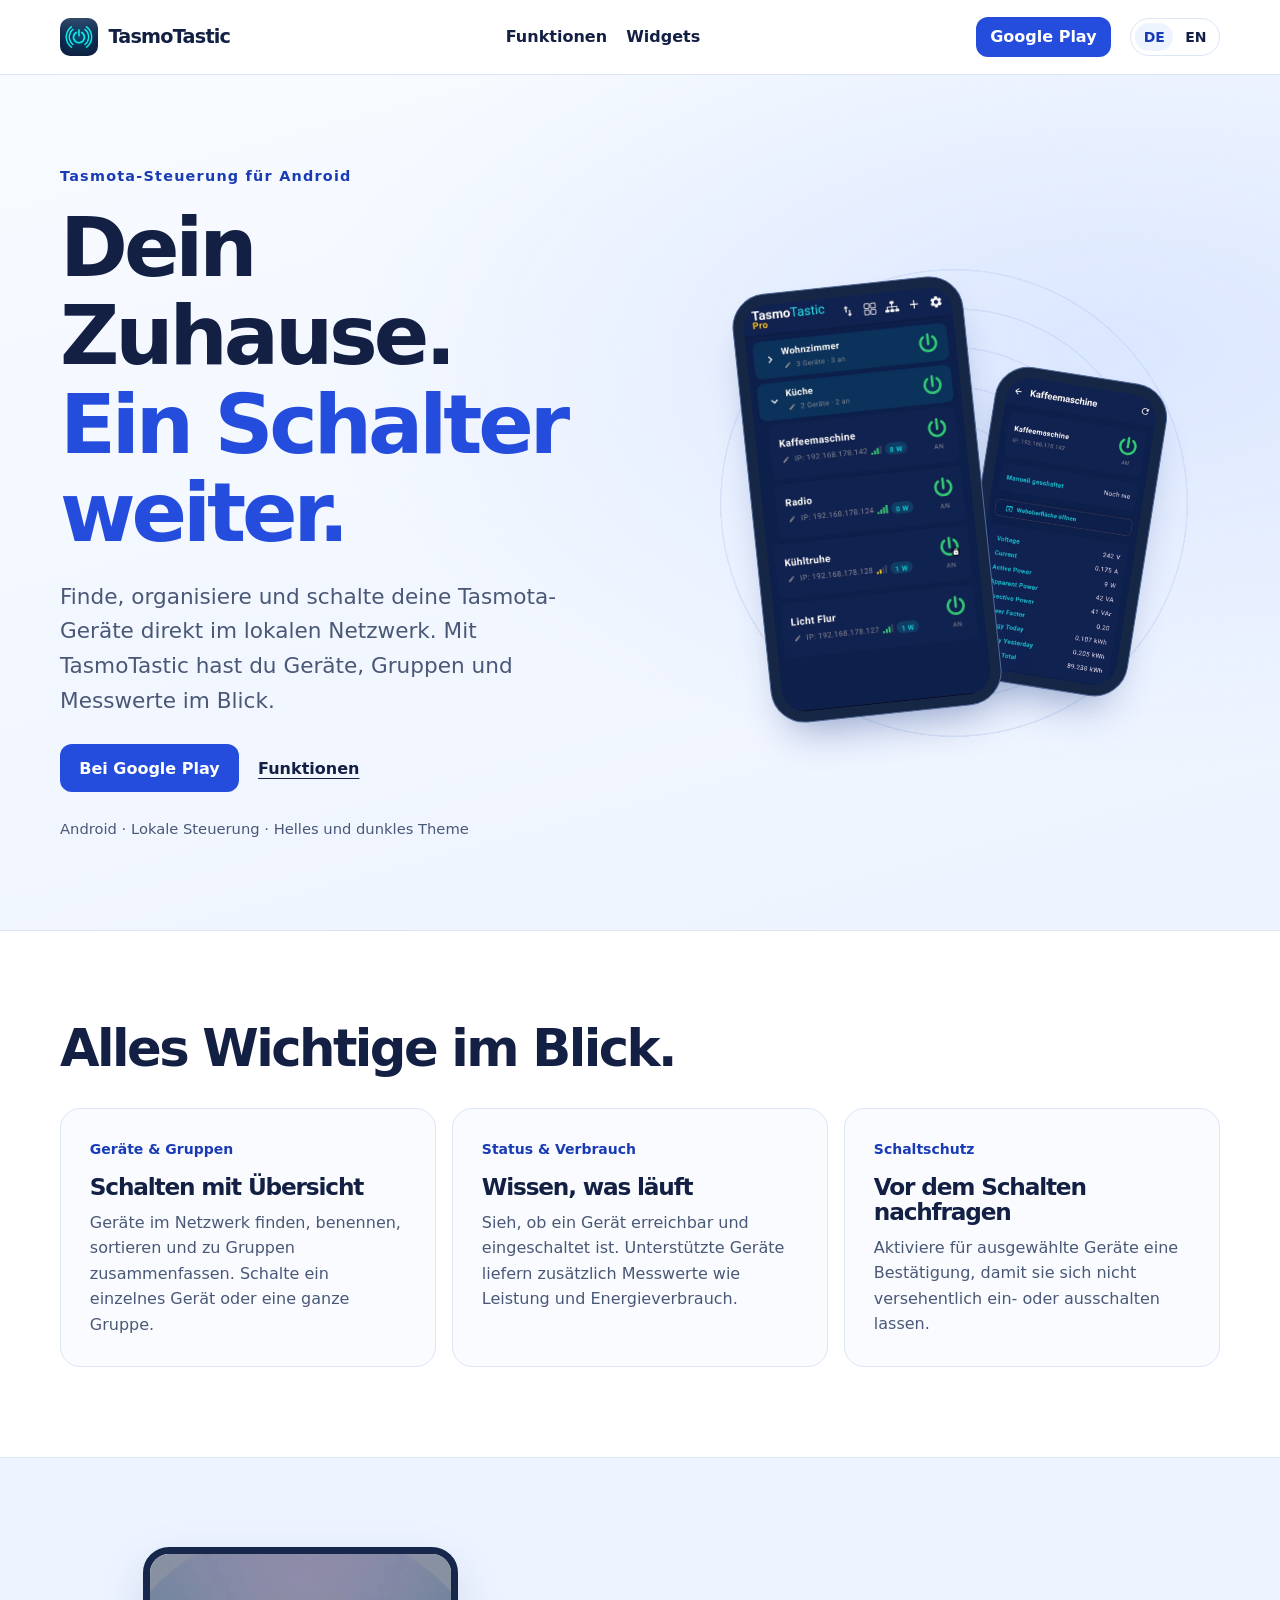
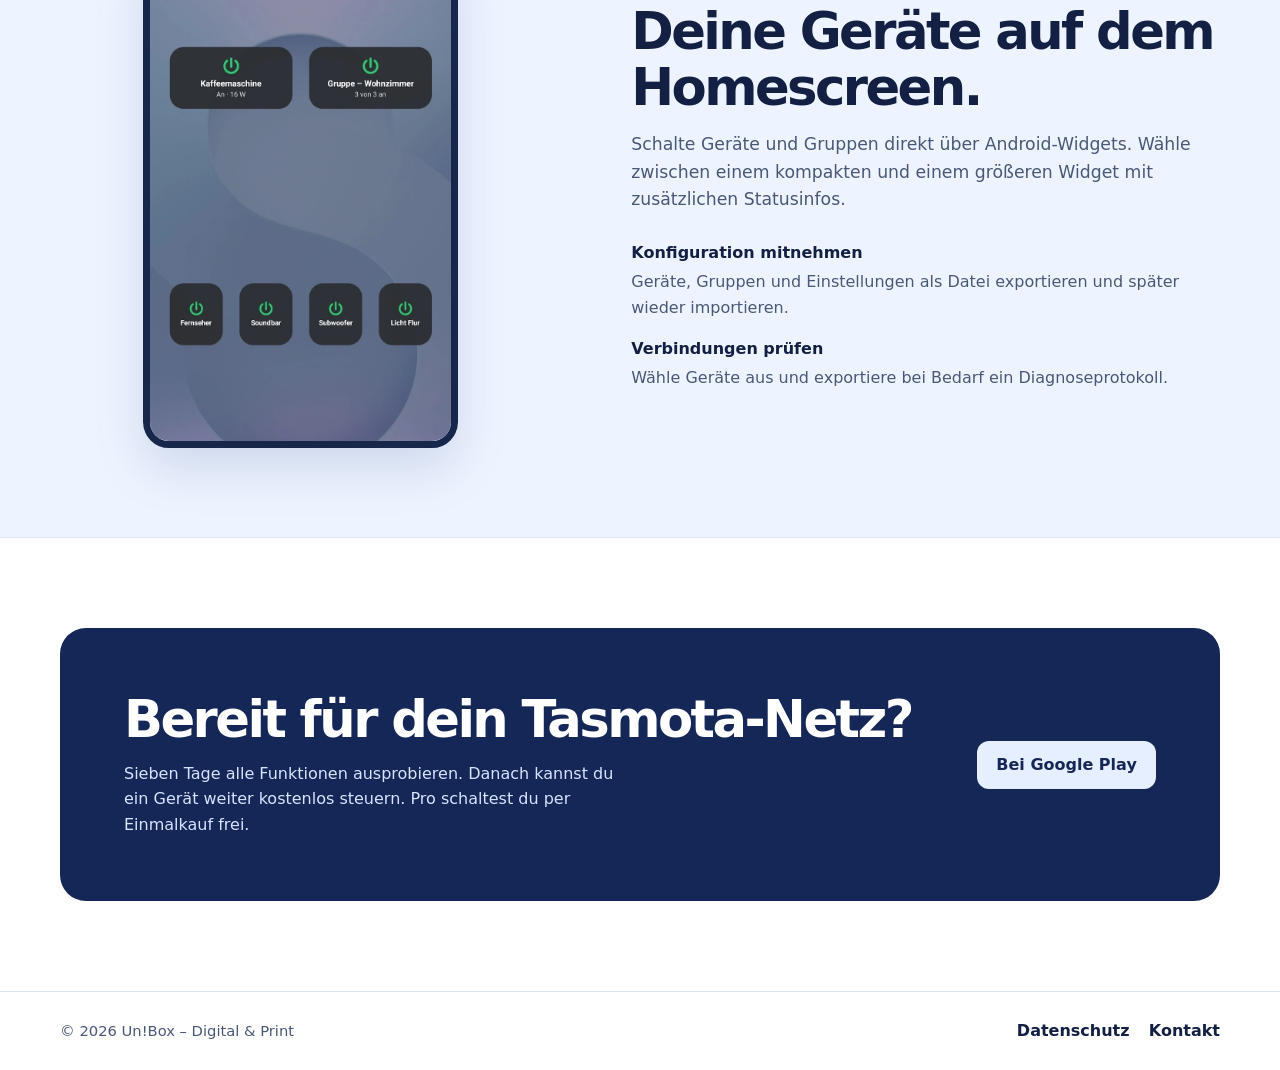
==== index.html @ cc566905 "Add bilingual TasmoTastic landing page and expand README" ====
<!doctype html>
<html lang="de">
<head>
  <meta charset="utf-8">
  <meta name="viewport" content="width=device-width, initial-scale=1">
  <title>TasmoTastic · Tasmota für Android</title>
  <meta name="description" content="TasmoTastic für Android: Tasmota-Geräte im lokalen Netzwerk finden, gruppieren und steuern. Mit Widgets, Messwerten und Konfigurationssicherung.">
  <meta name="theme-color" content="#eef4ff">
  <meta property="og:title" content="TasmoTastic">
  <meta property="og:description" content="TasmoTastic für Android: Tasmota-Geräte im lokalen Netzwerk finden, gruppieren und steuern. Mit Widgets, Messwerten und Konfigurationssicherung.">
  <meta property="og:image" content="https://unbox-digital-print.github.io/tasmotastic/assets/icon.png">
  <link rel="canonical" href="https://unbox-digital-print.github.io/tasmotastic/">
  <link rel="alternate" hreflang="de" href="https://unbox-digital-print.github.io/tasmotastic/">
  <link rel="alternate" hreflang="en" href="https://unbox-digital-print.github.io/tasmotastic/en/">
  <link rel="icon" href="assets/icon.png">
  <link rel="stylesheet" href="style.css?v=1">
</head>
<body>
  <a class="skip" href="#main">Zum Inhalt</a>
  <header>
    <nav class="wrap nav" aria-label="Hauptnavigation">
      <a class="brand" href="index.html"><img src="assets/icon.png" width="38" height="38" alt="">TasmoTastic</a>
      <div class="nav-links"><a href="#features">Funktionen</a><a href="#widgets">Widgets</a></div>
      <div class="nav-actions">
        <a class="button small" href="https://play.google.com/store/apps/details?id=com.unbox_digital_print.tasmotastic&amp;hl=de">Google Play</a>
        <div class="lang"><a href="index.html" hreflang="de" lang="de" aria-label="Deutsch" aria-current="page">DE</a>
        <a href="en/index.html" hreflang="en" lang="en" aria-label="English">EN</a></div>
      </div>
    </nav>
  </header>
  <main id="main">
    <div class="hero-zone">
      <section class="wrap hero" aria-labelledby="headline">
        <div>
          <p class="eyebrow">Tasmota-Steuerung für Android</p>
          <h1 id="headline">Dein Zuhause.<br><em>Ein Schalter weiter.</em></h1>
          <p class="lead">Finde, organisiere und schalte deine Tasmota-Geräte direkt im lokalen Netzwerk. Mit TasmoTastic hast du Geräte, Gruppen und Messwerte im Blick.</p>
          <div class="actions"><a class="button" href="https://play.google.com/store/apps/details?id=com.unbox_digital_print.tasmotastic&amp;hl=de">Bei Google Play</a>
          <a class="secondary" href="#features">Funktionen</a></div>
          <p class="hero-facts">Android · Lokale Steuerung · Helles und dunkles Theme</p>
        </div>
        <figure class="hero-art">
          <div class="phones">
            <div class="phone front"><img src="assets/de-00.webp" width="900" height="1751" alt="TasmoTastic-Geräteliste mit Gruppen und Schaltzuständen"></div>
            <div class="phone back"><img src="assets/de-02.webp" width="900" height="1740" alt="Gerätedetails mit Messwerten einer Kaffeemaschine"></div>
          </div>
        </figure>
      </section>
    </div>
    <section class="wrap section" id="features" aria-labelledby="feature-title">
      <h2 id="feature-title">Alles Wichtige im Blick.</h2>
      <div class="features"><article class="feature"><p class="feature-mark">Geräte &amp; Gruppen</p><h3>Schalten mit Übersicht</h3><p>Geräte im Netzwerk finden, benennen, sortieren und zu Gruppen zusammenfassen. Schalte ein einzelnes Gerät oder eine ganze Gruppe.</p></article>
<article class="feature"><p class="feature-mark">Status &amp; Verbrauch</p><h3>Wissen, was läuft</h3><p>Sieh, ob ein Gerät erreichbar und eingeschaltet ist. Unterstützte Geräte liefern zusätzlich Messwerte wie Leistung und Energieverbrauch.</p></article>
<article class="feature"><p class="feature-mark">Schaltschutz</p><h3>Vor dem Schalten nachfragen</h3><p>Aktiviere für ausgewählte Geräte eine Bestätigung, damit sie sich nicht versehentlich ein- oder ausschalten lassen.</p></article></div>
    </section>
    <section class="spotlight section" id="widgets" aria-labelledby="widget-title">
      <div class="wrap spotlight-grid">
        <figure class="widget-image"><img src="assets/de-07.webp" width="782" height="1263" alt="Android-Homescreen mit kompakten und großen TasmoTastic-Widgets" loading="lazy"></figure>
        <div>
          <h2 id="widget-title">Deine Geräte auf dem Homescreen.</h2>
          <p class="section-intro">Schalte Geräte und Gruppen direkt über Android-Widgets. Wähle zwischen einem kompakten und einem größeren Widget mit zusätzlichen Statusinfos.</p>
          <dl class="feature-list"><div><dt>Konfiguration mitnehmen</dt><dd>Geräte, Gruppen und Einstellungen als Datei exportieren und später wieder importieren.</dd></div>
<div><dt>Verbindungen prüfen</dt><dd>Wähle Geräte aus und exportiere bei Bedarf ein Diagnoseprotokoll.</dd></div></dl>
        </div>
      </div>
    </section>
    <section class="wrap section" aria-labelledby="download-title">
      <div class="cta">
        <div><h2 id="download-title">Bereit für dein Tasmota-Netz?</h2><p>Sieben Tage alle Funktionen ausprobieren. Danach kannst du ein Gerät weiter kostenlos steuern. Pro schaltest du per Einmalkauf frei.</p></div>
        <a class="button" href="https://play.google.com/store/apps/details?id=com.unbox_digital_print.tasmotastic&amp;hl=de">Bei Google Play</a>
      </div>
    </section>
  </main>
  <footer>
    <div class="wrap footer-inner">
      <p>© 2026 Un!Box – Digital &amp; Print</p>
      <div class="footer-links"><a href="privacy.html">Datenschutz</a><a href="mailto:unbox.digital.printing@gmail.com">Kontakt</a></div>
    </div>
  </footer>
</body>
</html>
---- style.css ----
:root {
  color-scheme: light;
  --ink: #132044;
  --muted: #4a5877;
  --accent: #244ddd;
  --accent-dark: #193cb6;
  --ice: #eef4ff;
  --line: #dce5f6;
  --white: #fff;
  --max: 1160px;
}
* { box-sizing: border-box; }
html { scroll-behavior: smooth; }
body { margin: 0; color: var(--ink); background: var(--white); font: 1rem/1.6 "Segoe UI", system-ui, sans-serif; }
a { color: inherit; }
a:focus-visible, summary:focus-visible { outline: 3px solid #5b68f7; outline-offset: 5px; }
img { display: block; max-width: 100%; height: auto; }
h1,h2,h3,p,figure { margin: 0; }
h1,h2,h3 { letter-spacing: -.05em; line-height: 1.08; }
h1 { font-size: clamp(3rem, 6.4vw, 6.15rem); font-weight: 780; }
h2 { font-size: clamp(2.15rem, 4vw, 3.65rem); font-weight: 760; }
h3 { font-size: 1.45rem; }
p { color: var(--muted); }
a[id], section[id] { scroll-margin-top: 6rem; }
.wrap { width: min(var(--max), calc(100% - 3rem)); margin-inline: auto; }
.skip { position: absolute; z-index: 4; left: 1rem; top: 1rem; background: white; padding: .5rem 1rem; transform: translateY(-180%); }
.skip:focus { transform: none; }
header { background: white; border-bottom: 1px solid var(--line); }
.nav { min-height: 74px; display: flex; align-items: center; gap: 1.6rem; justify-content: space-between; padding-block: .65rem; }
.brand { display: inline-flex; gap: .65rem; align-items: center; font-size: 1.2rem; font-weight: 800; letter-spacing: -.04em; text-decoration: none; }
.brand img { width: 38px; height: 38px; border-radius: 10px; }
.nav-links, .nav-actions, .actions, .footer-links { display: flex; flex-wrap: wrap; align-items: center; gap: 1.2rem; }
.nav-links a, .footer-links a { text-decoration: none; font-weight: 620; }
.nav-links a:hover, .footer-links a:hover { color: var(--accent); text-decoration: underline; }
.lang { display: inline-flex; gap: .2rem; padding: .24rem; border: 1px solid var(--line); border-radius: 999px; }
.lang a { text-decoration: none; padding: .2rem .54rem; font-size: .875rem; font-weight: 720; border-radius: 999px; }
.lang [aria-current] { background: var(--ice); color: var(--accent-dark); }
.button { display: inline-flex; align-items: center; justify-content: center; text-align: center; min-height: 48px; padding: .65rem 1.2rem; border-radius: 12px; background: var(--accent); color: white; font-weight: 750; text-decoration: none; }
.button:hover { background: var(--accent-dark); }
.button.small { min-height: 40px; padding: .4rem .9rem; }
.secondary { font-weight: 730; text-underline-offset: .23em; }
.hero-zone { background: radial-gradient(ellipse at 87% 32%, #dbe7ff 0, transparent 51%), linear-gradient(165deg, #f8fbff, #edf3ff); border-bottom: 1px solid var(--line); }
.hero { min-height: 620px; display: grid; grid-template-columns: 1.03fr .97fr; align-items: center; gap: clamp(1.5rem,5vw,5rem); padding-block: clamp(3rem,7vw,6rem); }
.eyebrow { font-weight: 800; color: var(--accent-dark); font-size: .9rem; letter-spacing: .085em; margin-bottom: 1rem; }
h1 em { font-style: normal; color: var(--accent); }
.lead { font-size: clamp(1.1rem, 1.7vw, 1.35rem); max-width: 40ch; margin-block: 1.4rem 1.65rem; }
.hero-facts { margin-top: 1.55rem; font-size: .92rem; color: var(--muted); }
.hero-art { position: relative; display: grid; grid-template-columns: minmax(0,1fr); place-items: center; min-width: 0; padding: 1.1rem 0 1.5rem; }
.hero-art::before { content: ""; position: absolute; width: 93%; aspect-ratio: 1; background: repeating-radial-gradient(circle, transparent 0 37px, #b4c8f05e 38px 39px); border-radius: 50%; }
.phones { position: relative; display: grid; grid-template-columns: minmax(0,1fr) minmax(0,.75fr); align-items: center; width: min(100%, 430px); padding: 0 .75rem; }
.phone { padding: clamp(5px,1vw,10px); background: #162645; border: 1px solid #536a98; border-radius: clamp(19px,3vw,34px); box-shadow: 0 24px 42px -18px #213f8a77; }
.phone img { width: 100%; border-radius: clamp(12px,2.1vw,24px); }
.phone.front { transform: rotate(-6deg); z-index: 1; }
.phone.back { transform: translate(-5%, 10%) rotate(9deg); }
.section { padding-block: clamp(3.5rem,7vw,6.6rem); }
.section-intro { max-width: 35rem; margin-top: 1rem; font-size: 1.08rem; }
.features { display: grid; grid-template-columns: repeat(3,minmax(0,1fr)); gap: 1rem; margin-top: 2rem; }
.feature { border: 1px solid var(--line); border-radius: 20px; padding: clamp(1.1rem, 2.5vw, 1.8rem); background: #f9fbff; }
.feature-mark { color: var(--accent-dark); font-weight: 770; font-size: .875rem; margin-bottom: .85rem; }
.feature p:last-child { margin-top: .65rem; }
.spotlight { background: var(--ice); border-block: 1px solid var(--line); }
.spotlight-grid { display: grid; grid-template-columns: .9fr 1.1fr; gap: clamp(2rem,7vw,7.5rem); align-items: center; }
.widget-image { width: min(100%, 315px); margin-inline: auto; }
.widget-image img { width: 100%; height: auto; border-radius: 26px; border: 7px solid #17274b; box-shadow: 0 20px 50px #23458a29; }
.feature-list { margin: 1.65rem 0 0; display: grid; gap: 1rem; }
.feature-list dt { font-weight: 780; }
.feature-list dd { margin: .2rem 0 0; color: var(--muted); }
.cta { background: #152757; color: white; border-radius: 26px; padding: clamp(1.6rem,5vw,4rem); display: grid; grid-template-columns: 1fr auto; align-items: center; gap: 1.6rem; }
.cta p { color: #d7e4ff; margin-top: .85rem; max-width: 49ch; }
.cta .button { color: #162757; background: #e6efff; }
.cta .button:hover { background: #cddfff; }
footer { border-top: 1px solid var(--line); }
.footer-inner { padding-block: 1.65rem; display: flex; flex-wrap: wrap; gap: 1rem 1.6rem; justify-content: space-between; align-items: center; }
.footer-inner p { font-size: .92rem; }
@media (max-width: 900px) { .nav-links { display: none; } .hero { min-height: auto; } }
@media (max-width: 680px) {
  .wrap { width: calc(100% - 2rem); }
  .nav { gap: .55rem; min-height: 62px; }
  .nav-actions { gap: .45rem; }
  .nav-actions .button { display: none; }
  .hero, .spotlight-grid, .cta { grid-template-columns: 1fr; }
  .hero { padding-block: 2.8rem 2rem; gap: 1.25rem; }
  .phones { width: min(83%, 345px); }
  .features { grid-template-columns: 1fr; }
  .spotlight-grid .widget-image { order: 2; }
  .widget-image { width: min(74%, 270px); }
  .cta .button { justify-self: start; }
}
@media (prefers-reduced-motion: reduce) { html { scroll-behavior: auto; } }
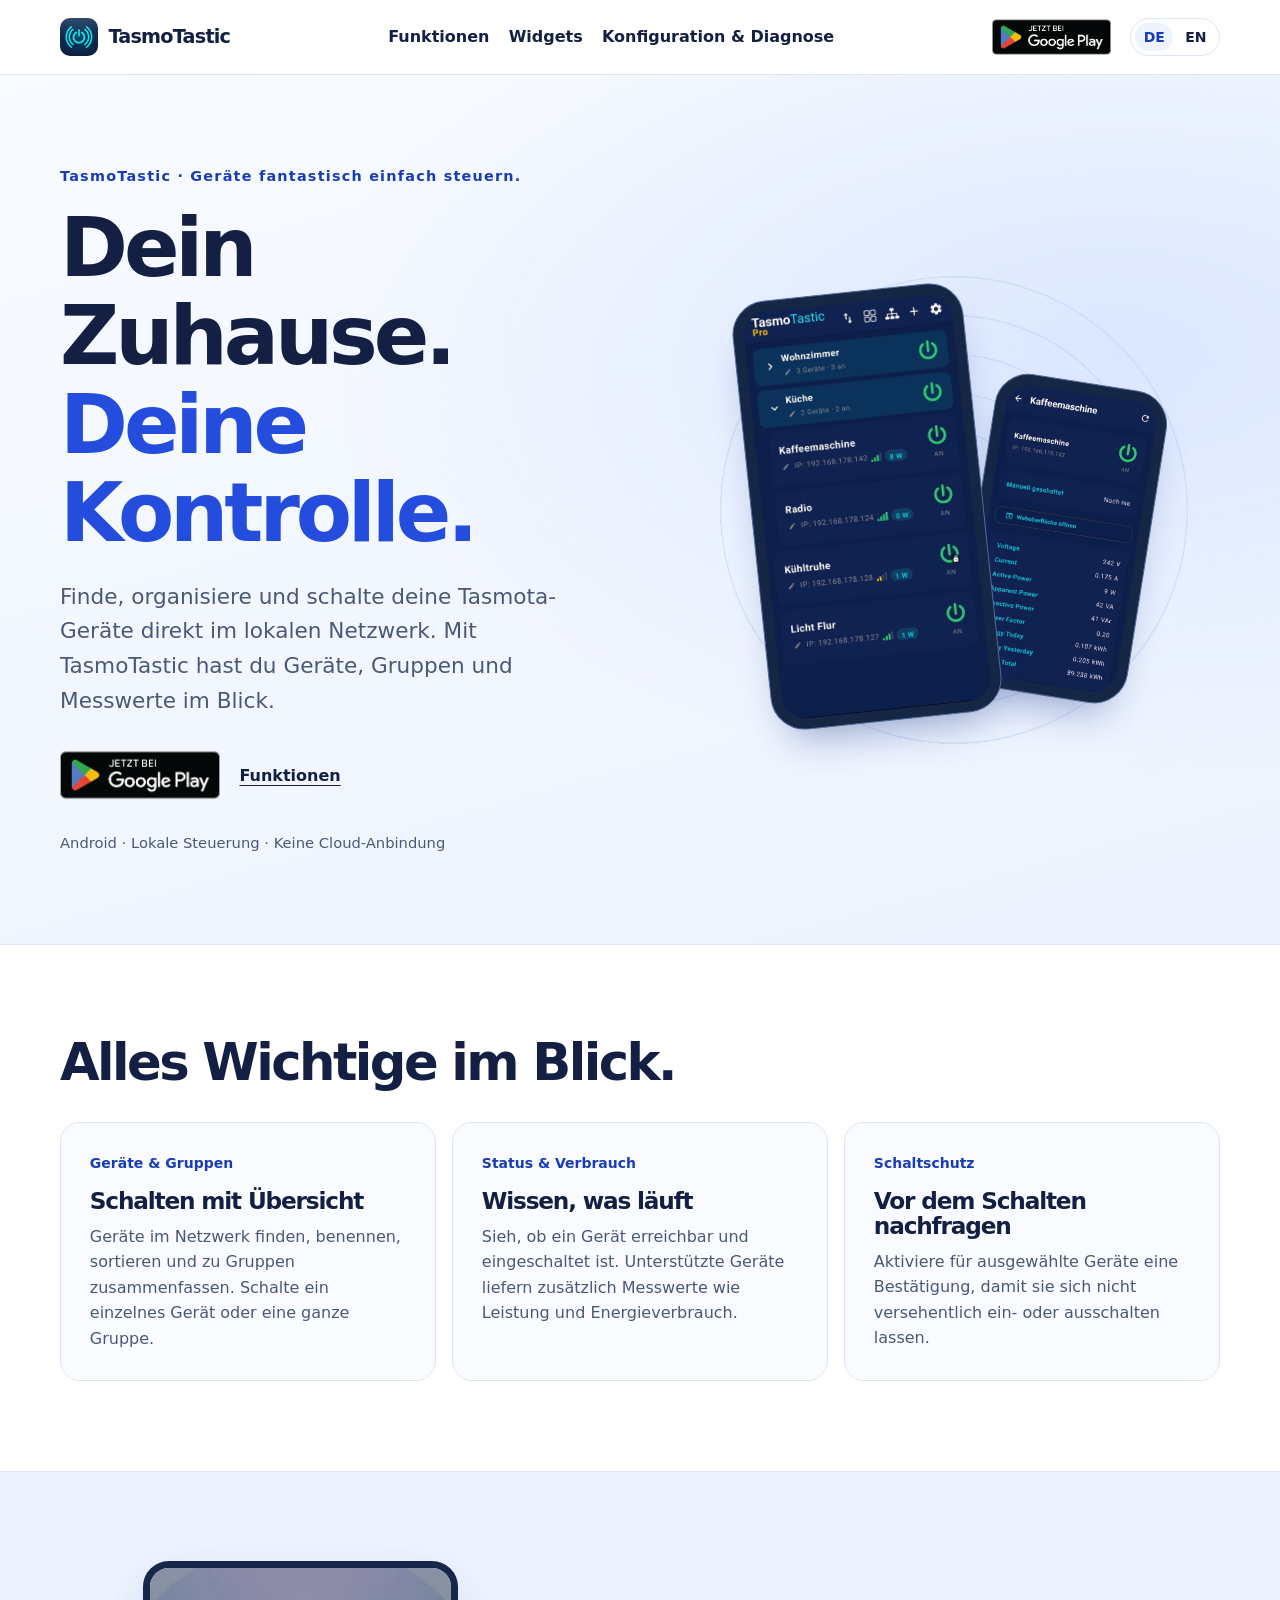
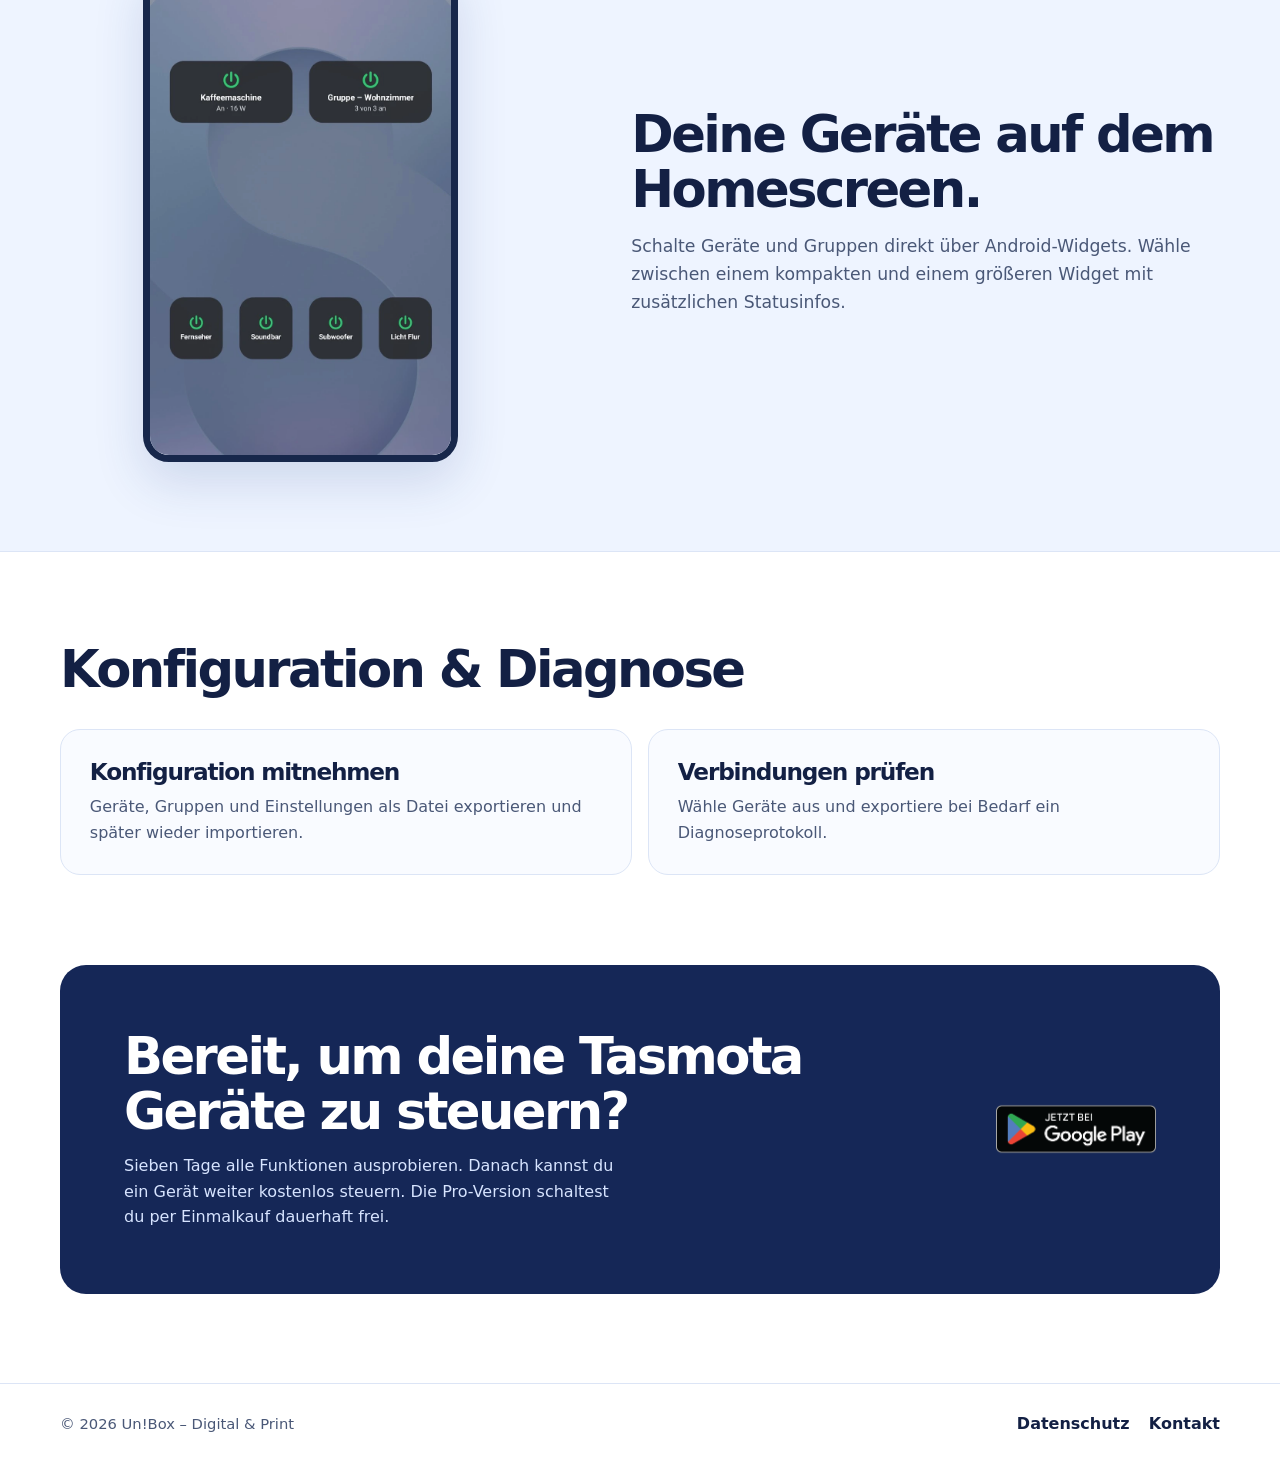
==== commit 579ee06e: "Refresh TasmoTastic landing page and Google Play badges" ====
--- a/index.html
+++ b/index.html
@@ -13,16 +13,16 @@
   <link rel="alternate" hreflang="de" href="https://unbox-digital-print.github.io/tasmotastic/">
   <link rel="alternate" hreflang="en" href="https://unbox-digital-print.github.io/tasmotastic/en/">
   <link rel="icon" href="assets/icon.png">
-  <link rel="stylesheet" href="style.css?v=1">
+  <link rel="stylesheet" href="style.css?v=2">
 </head>
 <body>
   <a class="skip" href="#main">Zum Inhalt</a>
   <header>
     <nav class="wrap nav" aria-label="Hauptnavigation">
       <a class="brand" href="index.html"><img src="assets/icon.png" width="38" height="38" alt="">TasmoTastic</a>
-      <div class="nav-links"><a href="#features">Funktionen</a><a href="#widgets">Widgets</a></div>
+      <div class="nav-links"><a href="#features">Funktionen</a><a href="#widgets">Widgets</a><a href="#tools">Konfiguration &amp; Diagnose</a></div>
       <div class="nav-actions">
-        <a class="button small" href="https://play.google.com/store/apps/details?id=com.unbox_digital_print.tasmotastic&amp;hl=de">Google Play</a>
+        <a class="play-badge play-badge-small" href="https://play.google.com/store/apps/details?id=com.unbox_digital_print.tasmotastic&amp;hl=de"><img src="assets/google-play-de.png" width="646" height="250" alt="Jetzt bei Google Play"></a>
         <div class="lang"><a href="index.html" hreflang="de" lang="de" aria-label="Deutsch" aria-current="page">DE</a>
         <a href="en/index.html" hreflang="en" lang="en" aria-label="English">EN</a></div>
       </div>
@@ -32,12 +32,12 @@
     <div class="hero-zone">
       <section class="wrap hero" aria-labelledby="headline">
         <div>
-          <p class="eyebrow">Tasmota-Steuerung für Android</p>
-          <h1 id="headline">Dein Zuhause.<br><em>Ein Schalter weiter.</em></h1>
+          <p class="eyebrow">TasmoTastic · Geräte fantastisch einfach steuern.</p>
+          <h1 id="headline">Dein Zuhause.<br><em>Deine Kontrolle.</em></h1>
           <p class="lead">Finde, organisiere und schalte deine Tasmota-Geräte direkt im lokalen Netzwerk. Mit TasmoTastic hast du Geräte, Gruppen und Messwerte im Blick.</p>
-          <div class="actions"><a class="button" href="https://play.google.com/store/apps/details?id=com.unbox_digital_print.tasmotastic&amp;hl=de">Bei Google Play</a>
+          <div class="actions"><a class="play-badge" href="https://play.google.com/store/apps/details?id=com.unbox_digital_print.tasmotastic&amp;hl=de"><img src="assets/google-play-de.png" width="646" height="250" alt="Jetzt bei Google Play"></a>
           <a class="secondary" href="#features">Funktionen</a></div>
-          <p class="hero-facts">Android · Lokale Steuerung · Helles und dunkles Theme</p>
+          <p class="hero-facts">Android · Lokale Steuerung · Keine Cloud-Anbindung</p>
         </div>
         <figure class="hero-art">
           <div class="phones">
@@ -59,15 +59,26 @@
         <div>
           <h2 id="widget-title">Deine Geräte auf dem Homescreen.</h2>
           <p class="section-intro">Schalte Geräte und Gruppen direkt über Android-Widgets. Wähle zwischen einem kompakten und einem größeren Widget mit zusätzlichen Statusinfos.</p>
-          <dl class="feature-list"><div><dt>Konfiguration mitnehmen</dt><dd>Geräte, Gruppen und Einstellungen als Datei exportieren und später wieder importieren.</dd></div>
-<div><dt>Verbindungen prüfen</dt><dd>Wähle Geräte aus und exportiere bei Bedarf ein Diagnoseprotokoll.</dd></div></dl>
         </div>
       </div>
     </section>
-    <section class="wrap section" aria-labelledby="download-title">
+    <section class="wrap section" id="tools" aria-labelledby="tools-title">
+      <h2 id="tools-title">Konfiguration &amp; Diagnose</h2>
+      <div class="features tools-grid">
+        <article class="feature">
+          <h3>Konfiguration mitnehmen</h3>
+          <p>Geräte, Gruppen und Einstellungen als Datei exportieren und später wieder importieren.</p>
+        </article>
+        <article class="feature">
+          <h3>Verbindungen prüfen</h3>
+          <p>Wähle Geräte aus und exportiere bei Bedarf ein Diagnoseprotokoll.</p>
+        </article>
+      </div>
+    </section>
+    <section class="wrap section download-section" aria-labelledby="download-title">
       <div class="cta">
-        <div><h2 id="download-title">Bereit für dein Tasmota-Netz?</h2><p>Sieben Tage alle Funktionen ausprobieren. Danach kannst du ein Gerät weiter kostenlos steuern. Pro schaltest du per Einmalkauf frei.</p></div>
-        <a class="button" href="https://play.google.com/store/apps/details?id=com.unbox_digital_print.tasmotastic&amp;hl=de">Bei Google Play</a>
+        <div><h2 id="download-title">Bereit, um deine Tasmota Geräte zu steuern?</h2><p>Sieben Tage alle Funktionen ausprobieren. Danach kannst du ein Gerät weiter kostenlos steuern. Die Pro-Version schaltest du per Einmalkauf dauerhaft frei.</p></div>
+        <a class="play-badge" href="https://play.google.com/store/apps/details?id=com.unbox_digital_print.tasmotastic&amp;hl=de"><img src="assets/google-play-de.png" width="646" height="250" alt="Jetzt bei Google Play"></a>
       </div>
     </section>
   </main>
--- a/style.css
+++ b/style.css
@@ -35,9 +35,10 @@
 .lang { display: inline-flex; gap: .2rem; padding: .24rem; border: 1px solid var(--line); border-radius: 999px; }
 .lang a { text-decoration: none; padding: .2rem .54rem; font-size: .875rem; font-weight: 720; border-radius: 999px; }
 .lang [aria-current] { background: var(--ice); color: var(--accent-dark); }
-.button { display: inline-flex; align-items: center; justify-content: center; text-align: center; min-height: 48px; padding: .65rem 1.2rem; border-radius: 12px; background: var(--accent); color: white; font-weight: 750; text-decoration: none; }
-.button:hover { background: var(--accent-dark); }
-.button.small { min-height: 40px; padding: .4rem .9rem; }
+.play-badge { display: inline-flex; width: max-content; max-width: 100%; }
+.play-badge img { width: auto; height: 62px; }
+.play-badge-small img { height: 46px; }
+.play-badge:hover { outline: 2px solid currentColor; border-radius: 8px; }
 .secondary { font-weight: 730; text-underline-offset: .23em; }
 .hero-zone { background: radial-gradient(ellipse at 87% 32%, #dbe7ff 0, transparent 51%), linear-gradient(165deg, #f8fbff, #edf3ff); border-bottom: 1px solid var(--line); }
 .hero { min-height: 620px; display: grid; grid-template-columns: 1.03fr .97fr; align-items: center; gap: clamp(1.5rem,5vw,5rem); padding-block: clamp(3rem,7vw,6rem); }
@@ -62,28 +63,25 @@
 .spotlight-grid { display: grid; grid-template-columns: .9fr 1.1fr; gap: clamp(2rem,7vw,7.5rem); align-items: center; }
 .widget-image { width: min(100%, 315px); margin-inline: auto; }
 .widget-image img { width: 100%; height: auto; border-radius: 26px; border: 7px solid #17274b; box-shadow: 0 20px 50px #23458a29; }
-.feature-list { margin: 1.65rem 0 0; display: grid; gap: 1rem; }
-.feature-list dt { font-weight: 780; }
-.feature-list dd { margin: .2rem 0 0; color: var(--muted); }
+.tools-grid { grid-template-columns: repeat(2, minmax(0, 1fr)); }
+.download-section { padding-top: 0; }
 .cta { background: #152757; color: white; border-radius: 26px; padding: clamp(1.6rem,5vw,4rem); display: grid; grid-template-columns: 1fr auto; align-items: center; gap: 1.6rem; }
 .cta p { color: #d7e4ff; margin-top: .85rem; max-width: 49ch; }
-.cta .button { color: #162757; background: #e6efff; }
-.cta .button:hover { background: #cddfff; }
 footer { border-top: 1px solid var(--line); }
 .footer-inner { padding-block: 1.65rem; display: flex; flex-wrap: wrap; gap: 1rem 1.6rem; justify-content: space-between; align-items: center; }
 .footer-inner p { font-size: .92rem; }
-@media (max-width: 900px) { .nav-links { display: none; } .hero { min-height: auto; } }
+@media (max-width: 1020px) { .nav-links { display: none; } .hero { min-height: auto; } }
 @media (max-width: 680px) {
   .wrap { width: calc(100% - 2rem); }
   .nav { gap: .55rem; min-height: 62px; }
   .nav-actions { gap: .45rem; }
-  .nav-actions .button { display: none; }
+  .nav-actions .play-badge { display: none; }
   .hero, .spotlight-grid, .cta { grid-template-columns: 1fr; }
   .hero { padding-block: 2.8rem 2rem; gap: 1.25rem; }
   .phones { width: min(83%, 345px); }
   .features { grid-template-columns: 1fr; }
   .spotlight-grid .widget-image { order: 2; }
   .widget-image { width: min(74%, 270px); }
-  .cta .button { justify-self: start; }
+  .cta .play-badge { justify-self: start; }
 }
 @media (prefers-reduced-motion: reduce) { html { scroll-behavior: auto; } }
